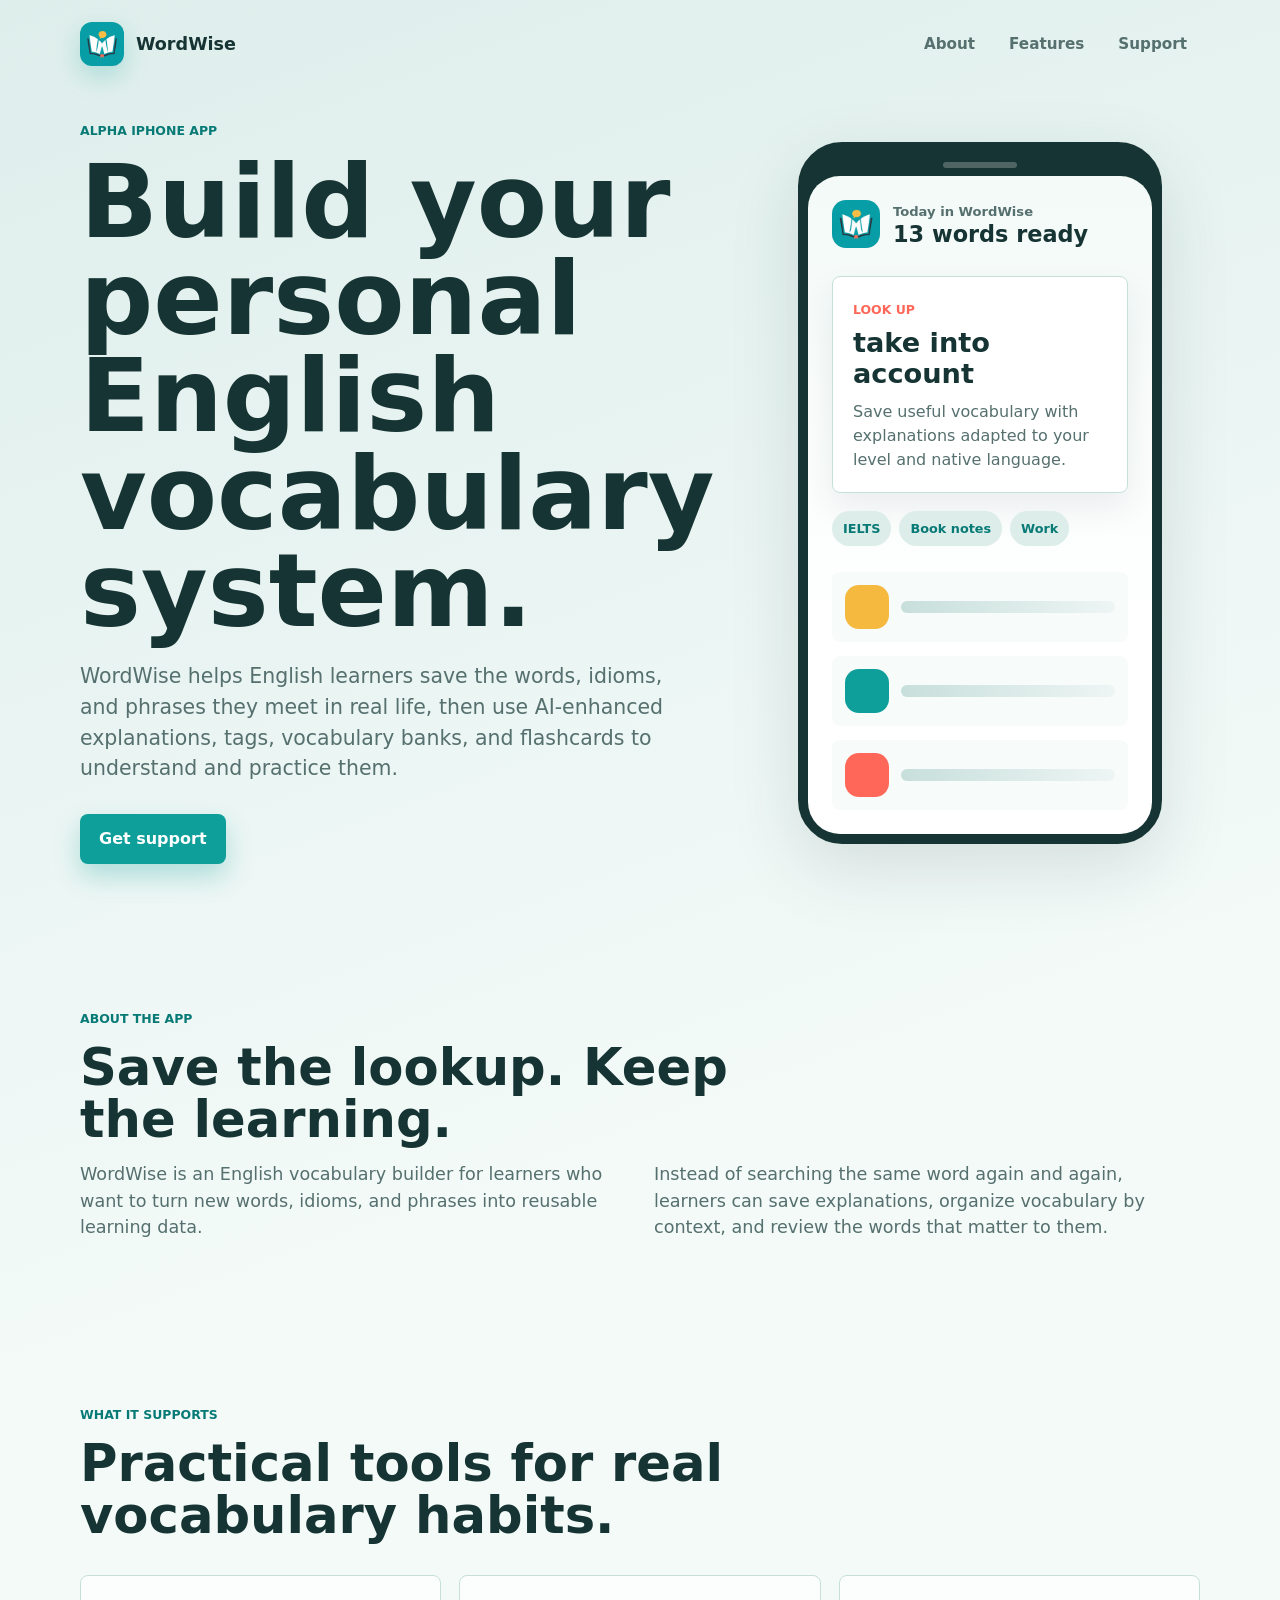
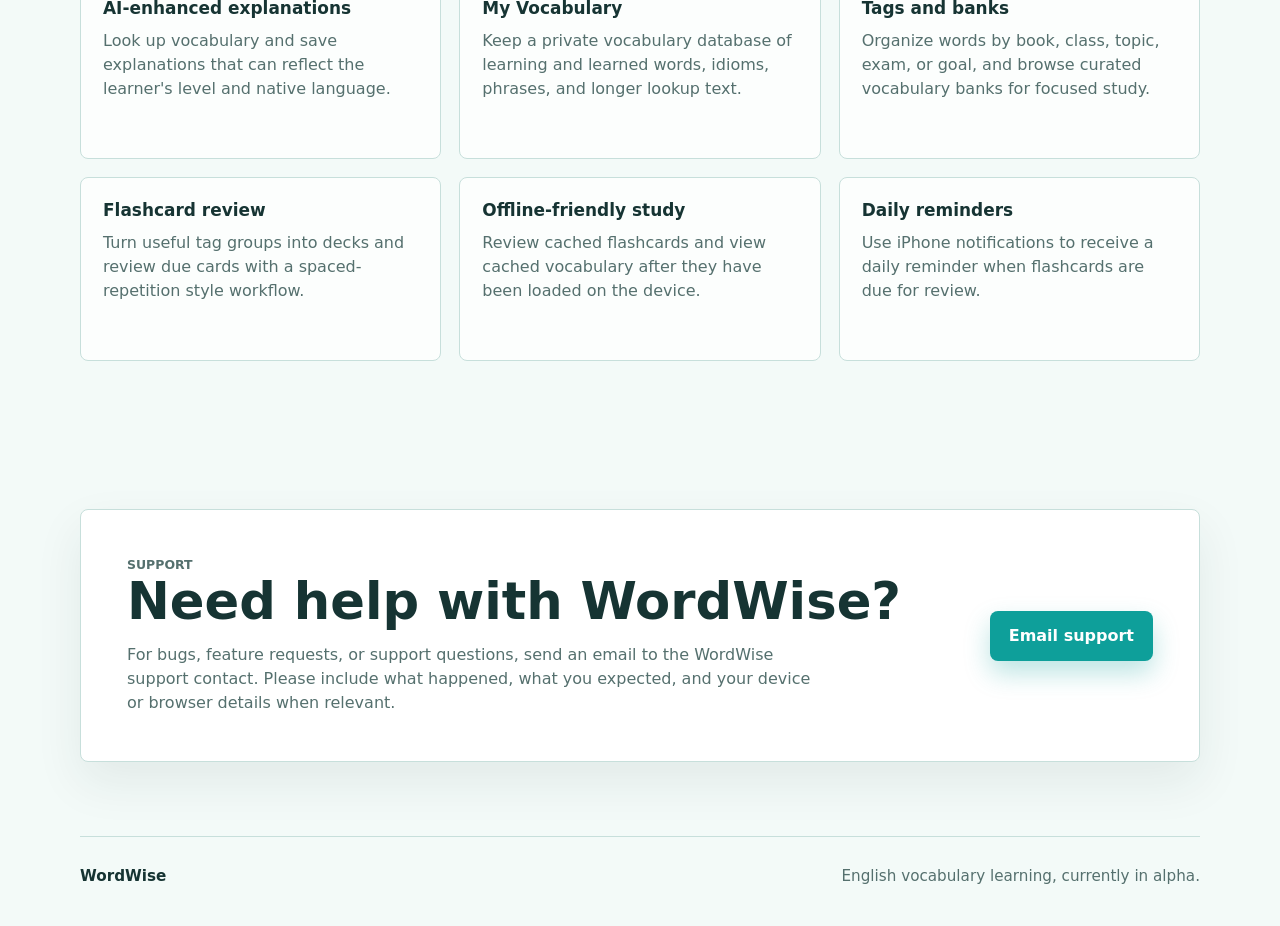
==== index.html @ 125a5af5 "Add WordWise landing page" ====
<!doctype html>
<html lang="en">
  <head>
    <meta charset="utf-8" />
    <meta name="viewport" content="width=device-width, initial-scale=1" />
    <meta
      name="description"
      content="WordWise is an English vocabulary app for saving useful words, organizing them with tags and banks, and reviewing them with flashcards."
    />
    <title>WordWise | English Vocabulary Learning</title>
    <link rel="stylesheet" href="styles.css" />
    <link rel="icon" href="assets/wordwise-icon.png" />
  </head>
  <body>
    <header class="site-header">
      <a class="brand" href="#top" aria-label="WordWise home">
        <img
          class="brand-icon"
          src="assets/wordwise-icon.png"
          alt=""
          width="44"
          height="44"
        />
        <span>WordWise</span>
      </a>
      <nav class="nav-links" aria-label="Primary navigation">
        <a href="#about">About</a>
        <a href="#features">Features</a>
        <a href="#support">Support</a>
      </nav>
    </header>

    <main id="top">
      <section class="hero" aria-labelledby="hero-title">
        <div class="hero-copy">
          <p class="eyebrow">Alpha iPhone app</p>
          <h1 id="hero-title">Build your personal English vocabulary system.</h1>
          <p class="hero-text">
            WordWise helps English learners save the words, idioms, and phrases
            they meet in real life, then use AI-enhanced explanations, tags,
            vocabulary banks, and flashcards to understand and practice them.
          </p>
          <div class="hero-actions" aria-label="WordWise links">
            <a class="button primary" href="#support">Get support</a>
          </div>
        </div>

        <div class="app-preview" aria-label="WordWise app summary">
          <div class="phone-shell">
            <div class="phone-top">
              <span></span>
            </div>
            <div class="screen">
              <div class="screen-heading">
                <img
                  src="assets/wordwise-icon.png"
                  alt=""
                  width="48"
                  height="48"
                />
                <div>
                  <p>Today in WordWise</p>
                  <strong>13 words ready</strong>
                </div>
              </div>
              <div class="lookup-card">
                <span>Look up</span>
                <strong>take into account</strong>
                <p>
                  Save useful vocabulary with explanations adapted to your
                  level and native language.
                </p>
              </div>
              <div class="tag-row" aria-hidden="true">
                <span>IELTS</span>
                <span>Book notes</span>
                <span>Work</span>
              </div>
              <div class="progress-list" aria-hidden="true">
                <div>
                  <span></span>
                  <p></p>
                </div>
                <div>
                  <span></span>
                  <p></p>
                </div>
                <div>
                  <span></span>
                  <p></p>
                </div>
              </div>
            </div>
          </div>
        </div>
      </section>

      <section id="about" class="section about-section" aria-labelledby="about-title">
        <div class="section-copy">
          <p class="eyebrow">About the app</p>
          <h2 id="about-title">Save the lookup. Keep the learning.</h2>
        </div>
        <div class="about-grid">
          <p>
            WordWise is an English vocabulary builder for learners who want to
            turn new words, idioms, and phrases into reusable learning data.
          </p>
          <p>
            Instead of searching the same word again and again, learners can
            save explanations, organize vocabulary by context, and review the
            words that matter to them.
          </p>
        </div>
      </section>

      <section
        id="features"
        class="section feature-section"
        aria-labelledby="features-title"
      >
        <div class="section-copy">
          <p class="eyebrow">What it supports</p>
          <h2 id="features-title">Practical tools for real vocabulary habits.</h2>
        </div>
        <div class="feature-grid">
          <article>
            <h3>AI-enhanced explanations</h3>
            <p>
              Look up vocabulary and save explanations that can reflect the
              learner's level and native language.
            </p>
          </article>
          <article>
            <h3>My Vocabulary</h3>
            <p>
              Keep a private vocabulary database of learning and learned words,
              idioms, phrases, and longer lookup text.
            </p>
          </article>
          <article>
            <h3>Tags and banks</h3>
            <p>
              Organize words by book, class, topic, exam, or goal, and browse
              curated vocabulary banks for focused study.
            </p>
          </article>
          <article>
            <h3>Flashcard review</h3>
            <p>
              Turn useful tag groups into decks and review due cards with a
              spaced-repetition style workflow.
            </p>
          </article>
          <article>
            <h3>Offline-friendly study</h3>
            <p>
              Review cached flashcards and view cached vocabulary after they
              have been loaded on the device.
            </p>
          </article>
          <article>
            <h3>Daily reminders</h3>
            <p>
              Use iPhone notifications to receive a daily reminder when
              flashcards are due for review.
            </p>
          </article>
        </div>
      </section>

      <section
        id="support"
        class="section support-section"
        aria-labelledby="support-title"
      >
        <div class="support-panel">
          <div>
            <p class="eyebrow">Support</p>
            <h2 id="support-title">Need help with WordWise?</h2>
            <p>
              For bugs, feature requests, or support questions, send an email to
              the WordWise support contact. Please include what happened, what
              you expected, and your device or browser details when relevant.
            </p>
          </div>
          <div class="support-actions">
            <a
              class="button primary"
              href="mailto:eegii.mgl@gmail.com?subject=WordWise%20support"
            >
              Email support
            </a>
          </div>
        </div>
      </section>
    </main>

    <footer class="site-footer">
      <span>WordWise</span>
      <span>English vocabulary learning, currently in alpha.</span>
    </footer>
  </body>
</html>
---- styles.css ----
:root {
  color-scheme: light;
  --background: #f3faf8;
  --surface: #ffffff;
  --ink: #163433;
  --muted: #55706e;
  --teal: #0e9f9a;
  --teal-dark: #087a76;
  --pale-teal: #dcedea;
  --coral: #ff6858;
  --gold: #f5b93f;
  --line: #c7dfdb;
  --shadow: 0 24px 70px rgba(22, 52, 51, 0.13);
}

* {
  box-sizing: border-box;
}

html {
  scroll-behavior: smooth;
}

body {
  margin: 0;
  background:
    linear-gradient(160deg, rgba(220, 237, 234, 0.92), rgba(255, 255, 255, 0) 46%),
    var(--background);
  color: var(--ink);
  font-family:
    Inter, ui-sans-serif, system-ui, -apple-system, BlinkMacSystemFont, "Segoe UI",
    sans-serif;
  line-height: 1.5;
}

a {
  color: inherit;
}

.site-header,
.hero,
.section,
.site-footer {
  width: min(1120px, calc(100% - 40px));
  margin: 0 auto;
}

.site-header {
  display: flex;
  align-items: center;
  justify-content: space-between;
  gap: 24px;
  padding: 22px 0;
}

.brand {
  display: inline-flex;
  align-items: center;
  gap: 12px;
  color: var(--ink);
  font-size: 1.1rem;
  font-weight: 800;
  text-decoration: none;
}

.brand-icon {
  border-radius: 12px;
  box-shadow: 0 10px 24px rgba(14, 159, 154, 0.24);
}

.nav-links {
  display: flex;
  align-items: center;
  gap: 8px;
  color: var(--muted);
  font-size: 0.95rem;
  font-weight: 700;
}

.nav-links a {
  border-radius: 999px;
  padding: 9px 13px;
  text-decoration: none;
}

.nav-links a:hover,
.nav-links a:focus-visible {
  background: rgba(14, 159, 154, 0.1);
  color: var(--teal-dark);
  outline: none;
}

.hero {
  display: grid;
  grid-template-columns: minmax(0, 1fr) minmax(320px, 440px);
  align-items: center;
  gap: 64px;
  min-height: calc(100vh - 88px);
  padding: 34px 0 72px;
}

.hero-copy {
  max-width: 680px;
}

.eyebrow {
  margin: 0 0 12px;
  color: var(--teal-dark);
  font-size: 0.78rem;
  font-weight: 850;
  letter-spacing: 0;
  text-transform: uppercase;
}

h1,
h2,
h3,
p {
  margin-top: 0;
}

h1 {
  max-width: 720px;
  margin-bottom: 22px;
  font-size: clamp(3rem, 8vw, 6.6rem);
  line-height: 0.95;
  letter-spacing: 0;
}

h2 {
  margin-bottom: 16px;
  font-size: clamp(2rem, 4vw, 3.4rem);
  line-height: 1.02;
  letter-spacing: 0;
}

h3 {
  margin-bottom: 10px;
  font-size: 1.06rem;
  line-height: 1.25;
}

.hero-text {
  max-width: 640px;
  color: var(--muted);
  font-size: clamp(1.08rem, 2vw, 1.28rem);
}

.hero-actions,
.support-actions {
  display: flex;
  flex-wrap: wrap;
  gap: 12px;
  margin-top: 30px;
}

.button {
  display: inline-flex;
  min-height: 48px;
  align-items: center;
  justify-content: center;
  border: 1px solid transparent;
  border-radius: 8px;
  padding: 12px 18px;
  font-weight: 800;
  text-decoration: none;
  transition:
    transform 160ms ease,
    box-shadow 160ms ease,
    background-color 160ms ease,
    border-color 160ms ease;
}

.button:hover,
.button:focus-visible {
  transform: translateY(-1px);
  outline: none;
}

.button.primary {
  background: var(--teal);
  color: white;
  box-shadow: 0 12px 26px rgba(14, 159, 154, 0.28);
}

.button.primary:hover,
.button.primary:focus-visible {
  background: var(--teal-dark);
}

.button.secondary {
  border-color: var(--line);
  background: rgba(255, 255, 255, 0.76);
  color: var(--ink);
}

.button.secondary:hover,
.button.secondary:focus-visible {
  border-color: var(--teal);
  box-shadow: 0 10px 24px rgba(22, 52, 51, 0.09);
}

.app-preview {
  display: flex;
  justify-content: center;
}

.phone-shell {
  width: min(100%, 364px);
  border: 10px solid #163433;
  border-radius: 44px;
  background: #163433;
  box-shadow: var(--shadow);
}

.phone-top {
  display: flex;
  justify-content: center;
  padding: 10px 0 8px;
}

.phone-top span {
  width: 74px;
  height: 6px;
  border-radius: 999px;
  background: rgba(255, 255, 255, 0.24);
}

.screen {
  min-height: 610px;
  overflow: hidden;
  border-radius: 32px;
  background:
    linear-gradient(180deg, #f3faf8, #ffffff 70%),
    #ffffff;
  padding: 24px;
}

.screen-heading {
  display: flex;
  align-items: center;
  gap: 13px;
  margin-bottom: 28px;
}

.screen-heading img {
  border-radius: 14px;
}

.screen-heading p {
  margin: 0;
  color: var(--muted);
  font-size: 0.82rem;
  font-weight: 800;
}

.screen-heading strong {
  display: block;
  font-size: 1.4rem;
  line-height: 1.1;
}

.lookup-card {
  border: 1px solid var(--line);
  border-radius: 8px;
  background: white;
  padding: 20px;
  box-shadow: 0 14px 32px rgba(22, 52, 51, 0.08);
}

.lookup-card span {
  color: var(--coral);
  font-size: 0.78rem;
  font-weight: 850;
  text-transform: uppercase;
}

.lookup-card strong {
  display: block;
  margin: 6px 0 10px;
  font-size: 1.7rem;
  line-height: 1.15;
}

.lookup-card p {
  margin-bottom: 0;
  color: var(--muted);
}

.tag-row {
  display: flex;
  flex-wrap: wrap;
  gap: 8px;
  margin: 18px 0 26px;
}

.tag-row span {
  border-radius: 999px;
  background: var(--pale-teal);
  color: var(--teal-dark);
  padding: 8px 11px;
  font-size: 0.8rem;
  font-weight: 800;
}

.progress-list {
  display: grid;
  gap: 14px;
}

.progress-list div {
  display: grid;
  grid-template-columns: 44px 1fr;
  align-items: center;
  gap: 12px;
  border-radius: 8px;
  background: #f7fbfa;
  padding: 13px;
}

.progress-list span {
  width: 44px;
  height: 44px;
  border-radius: 14px;
  background: var(--gold);
}

.progress-list div:nth-child(2) span {
  background: var(--teal);
}

.progress-list div:nth-child(3) span {
  background: var(--coral);
}

.progress-list p {
  width: 100%;
  height: 12px;
  margin: 0;
  border-radius: 999px;
  background: linear-gradient(90deg, var(--line), rgba(199, 223, 219, 0.2));
}

.section {
  padding: 74px 0;
}

.section-copy {
  max-width: 760px;
}

.about-grid {
  display: grid;
  grid-template-columns: repeat(2, minmax(0, 1fr));
  gap: 28px;
  color: var(--muted);
  font-size: 1.1rem;
}

.feature-grid {
  display: grid;
  grid-template-columns: repeat(3, minmax(0, 1fr));
  gap: 18px;
  margin-top: 34px;
}

.feature-grid article {
  min-height: 184px;
  border: 1px solid var(--line);
  border-radius: 8px;
  background: rgba(255, 255, 255, 0.78);
  padding: 22px;
}

.feature-grid p,
.support-panel p {
  color: var(--muted);
}

.support-panel {
  display: grid;
  grid-template-columns: minmax(0, 1fr) auto;
  align-items: center;
  gap: 32px;
  border: 1px solid var(--line);
  border-radius: 8px;
  background: var(--surface);
  padding: clamp(24px, 5vw, 46px);
  box-shadow: 0 20px 48px rgba(22, 52, 51, 0.08);
}

.support-panel p {
  max-width: 690px;
  margin-bottom: 0;
}

.support-actions {
  justify-content: flex-end;
  margin-top: 0;
}

.site-footer {
  display: flex;
  justify-content: space-between;
  gap: 18px;
  border-top: 1px solid var(--line);
  padding: 28px 0 38px;
  color: var(--muted);
  font-size: 0.95rem;
}

.site-footer span:first-child {
  color: var(--ink);
  font-weight: 850;
}

@media (max-width: 880px) {
  .hero {
    grid-template-columns: 1fr;
    gap: 42px;
    min-height: auto;
    padding-top: 44px;
  }

  .app-preview {
    justify-content: flex-start;
  }

  .feature-grid {
    grid-template-columns: repeat(2, minmax(0, 1fr));
  }

  .support-panel {
    grid-template-columns: 1fr;
  }

  .support-actions {
    justify-content: flex-start;
  }
}

@media (max-width: 640px) {
  .site-header,
  .hero,
  .section,
  .site-footer {
    width: min(100% - 28px, 1120px);
  }

  .site-header {
    align-items: flex-start;
    flex-direction: column;
  }

  .nav-links {
    width: 100%;
    justify-content: space-between;
  }

  .nav-links a {
    padding-inline: 8px;
  }

  h1 {
    font-size: clamp(2.6rem, 16vw, 4.4rem);
  }

  .hero-actions,
  .support-actions {
    align-items: stretch;
    flex-direction: column;
  }

  .button {
    width: 100%;
  }

  .screen {
    min-height: 520px;
    padding: 20px;
  }

  .about-grid,
  .feature-grid {
    grid-template-columns: 1fr;
  }

  .section {
    padding: 54px 0;
  }

  .site-footer {
    flex-direction: column;
  }
}
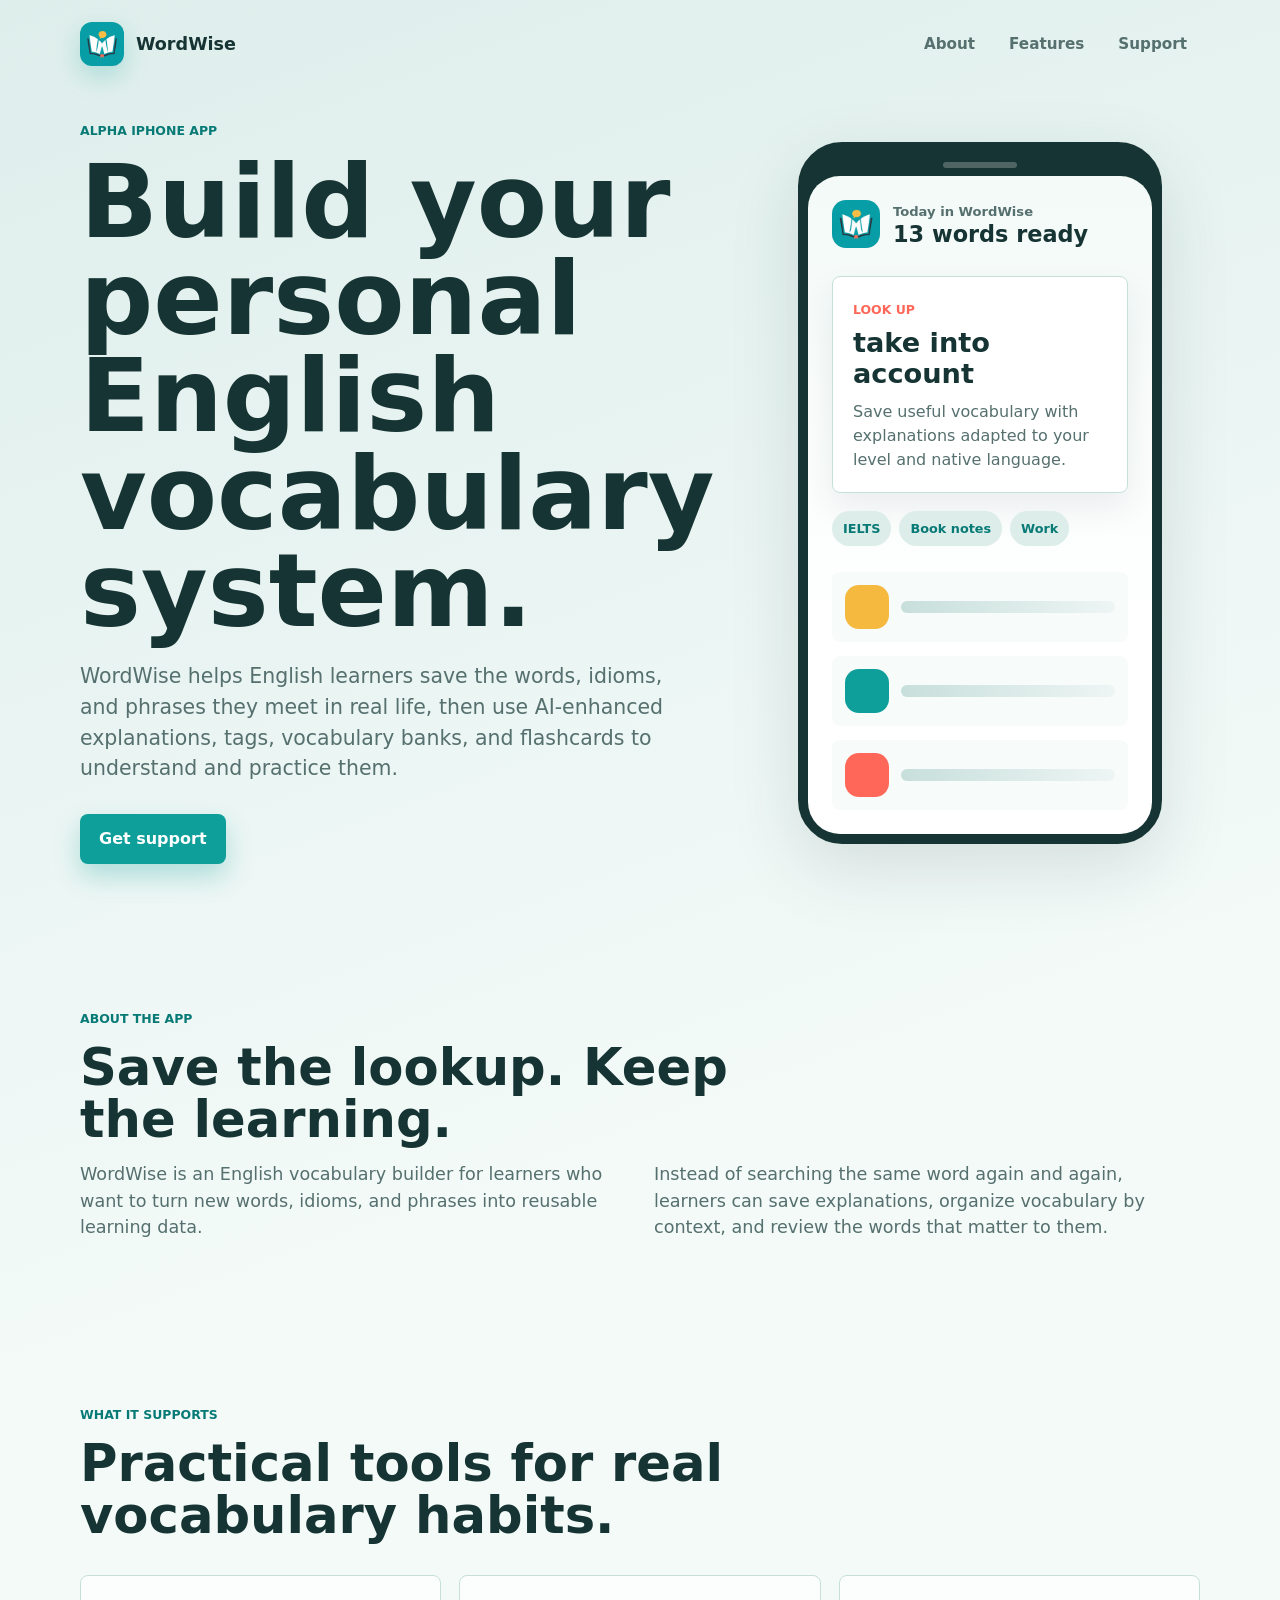
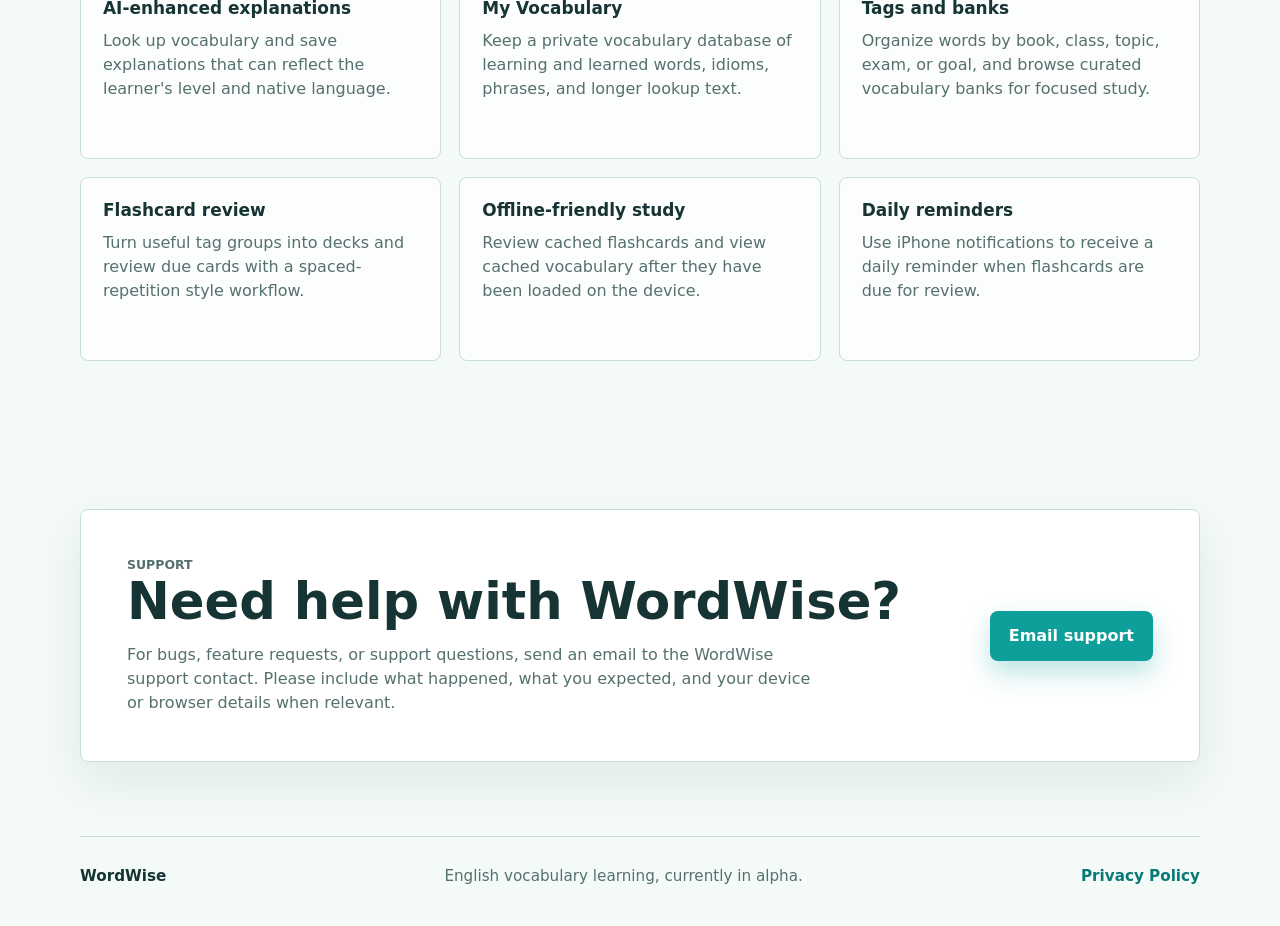
==== commit 30524eb9: "Add WordWise privacy policy" ====
--- a/index.html
+++ b/index.html
@@ -198,6 +198,7 @@
     <footer class="site-footer">
       <span>WordWise</span>
       <span>English vocabulary learning, currently in alpha.</span>
+      <a href="privacy.html">Privacy Policy</a>
     </footer>
   </body>
 </html>
--- a/styles.css
+++ b/styles.css
@@ -414,6 +414,67 @@
   font-weight: 850;
 }
 
+.site-footer a {
+  color: var(--teal-dark);
+  font-weight: 800;
+  text-decoration: none;
+}
+
+.site-footer a:hover,
+.site-footer a:focus-visible {
+  text-decoration: underline;
+  outline: none;
+}
+
+.policy-page {
+  background: var(--background);
+}
+
+.policy-main {
+  width: min(860px, calc(100% - 40px));
+  margin: 0 auto;
+  padding: 42px 0 82px;
+}
+
+.policy-main h1 {
+  margin-bottom: 14px;
+  font-size: clamp(2.7rem, 7vw, 5.2rem);
+  line-height: 0.98;
+}
+
+.policy-lede {
+  color: var(--muted);
+  font-size: 1.12rem;
+}
+
+.policy-meta {
+  color: var(--muted);
+  font-size: 0.95rem;
+  font-weight: 700;
+}
+
+.policy-section {
+  border-top: 1px solid var(--line);
+  padding: 34px 0 8px;
+}
+
+.policy-section h2 {
+  font-size: clamp(1.55rem, 3vw, 2.25rem);
+}
+
+.policy-section p,
+.policy-section li {
+  color: var(--muted);
+}
+
+.policy-section ul {
+  padding-left: 22px;
+}
+
+.policy-section li + li {
+  margin-top: 8px;
+}
+
 @media (max-width: 880px) {
   .hero {
     grid-template-columns: 1fr;
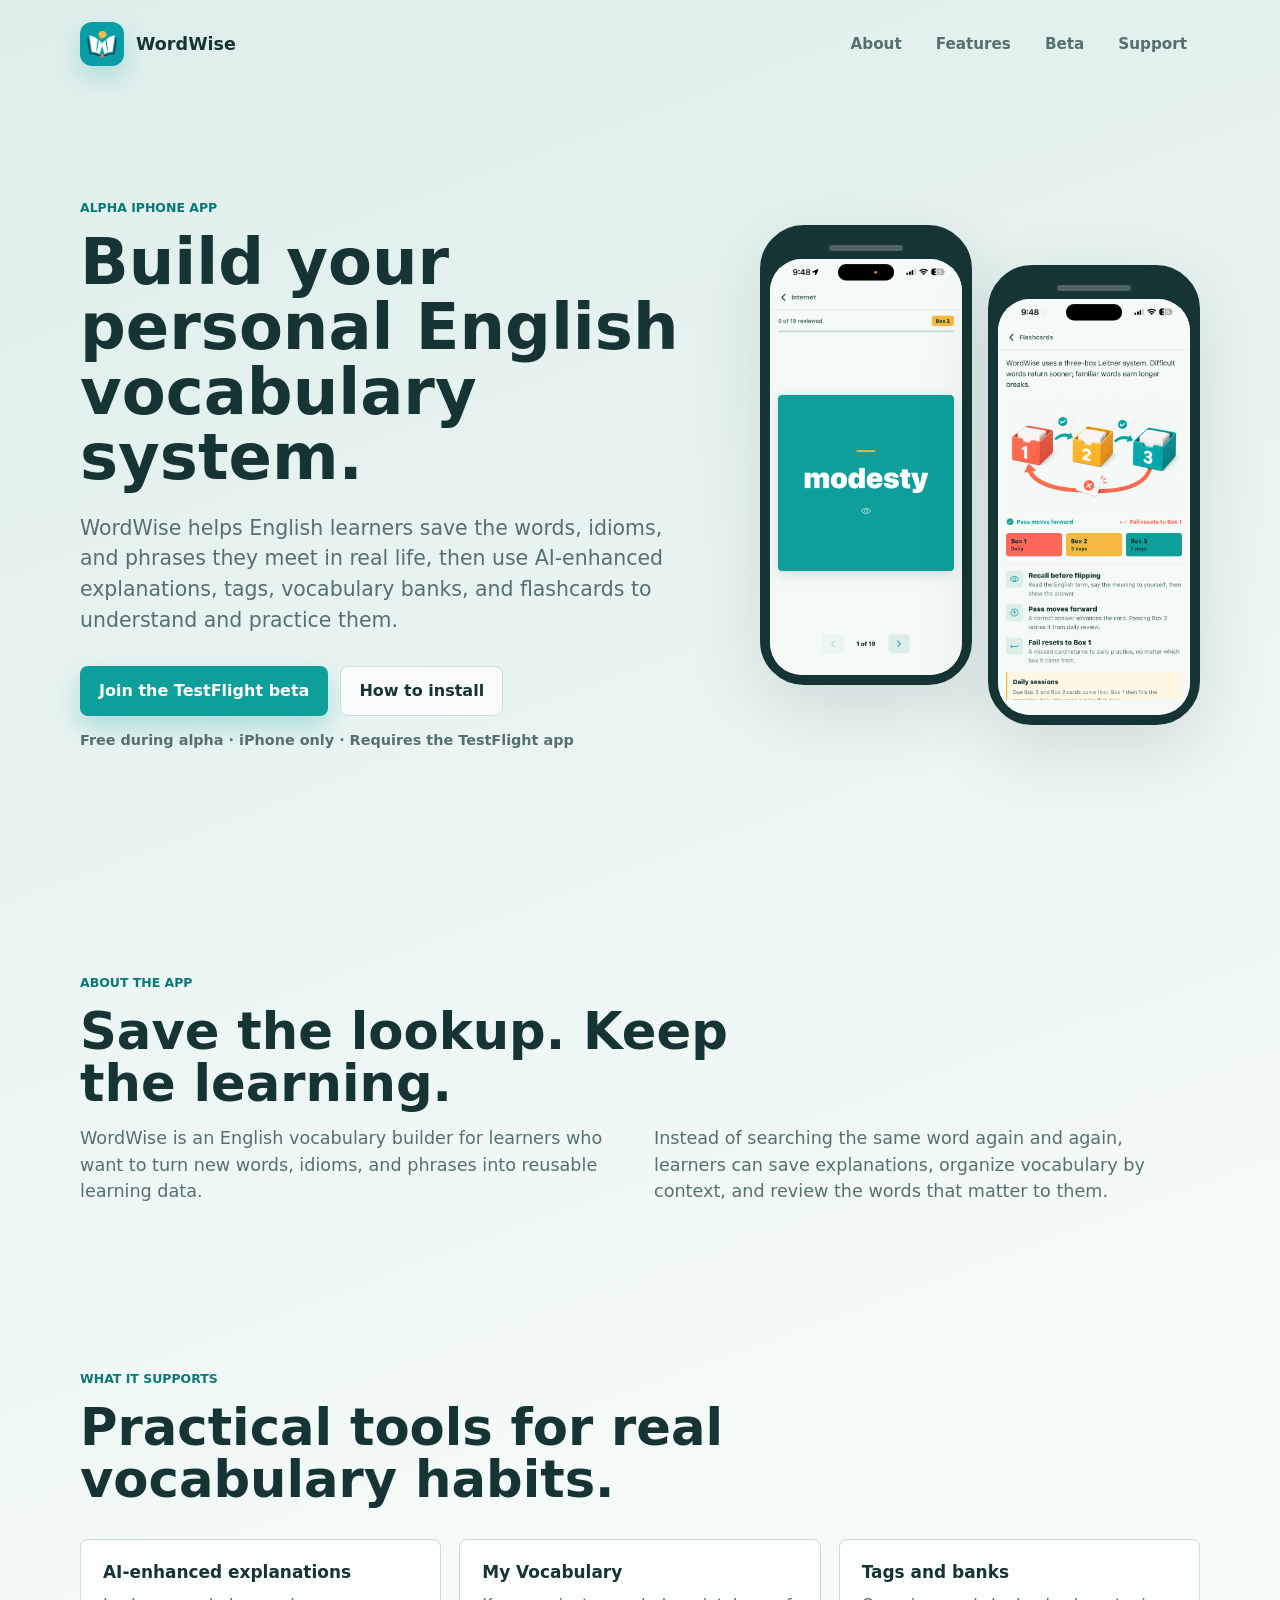
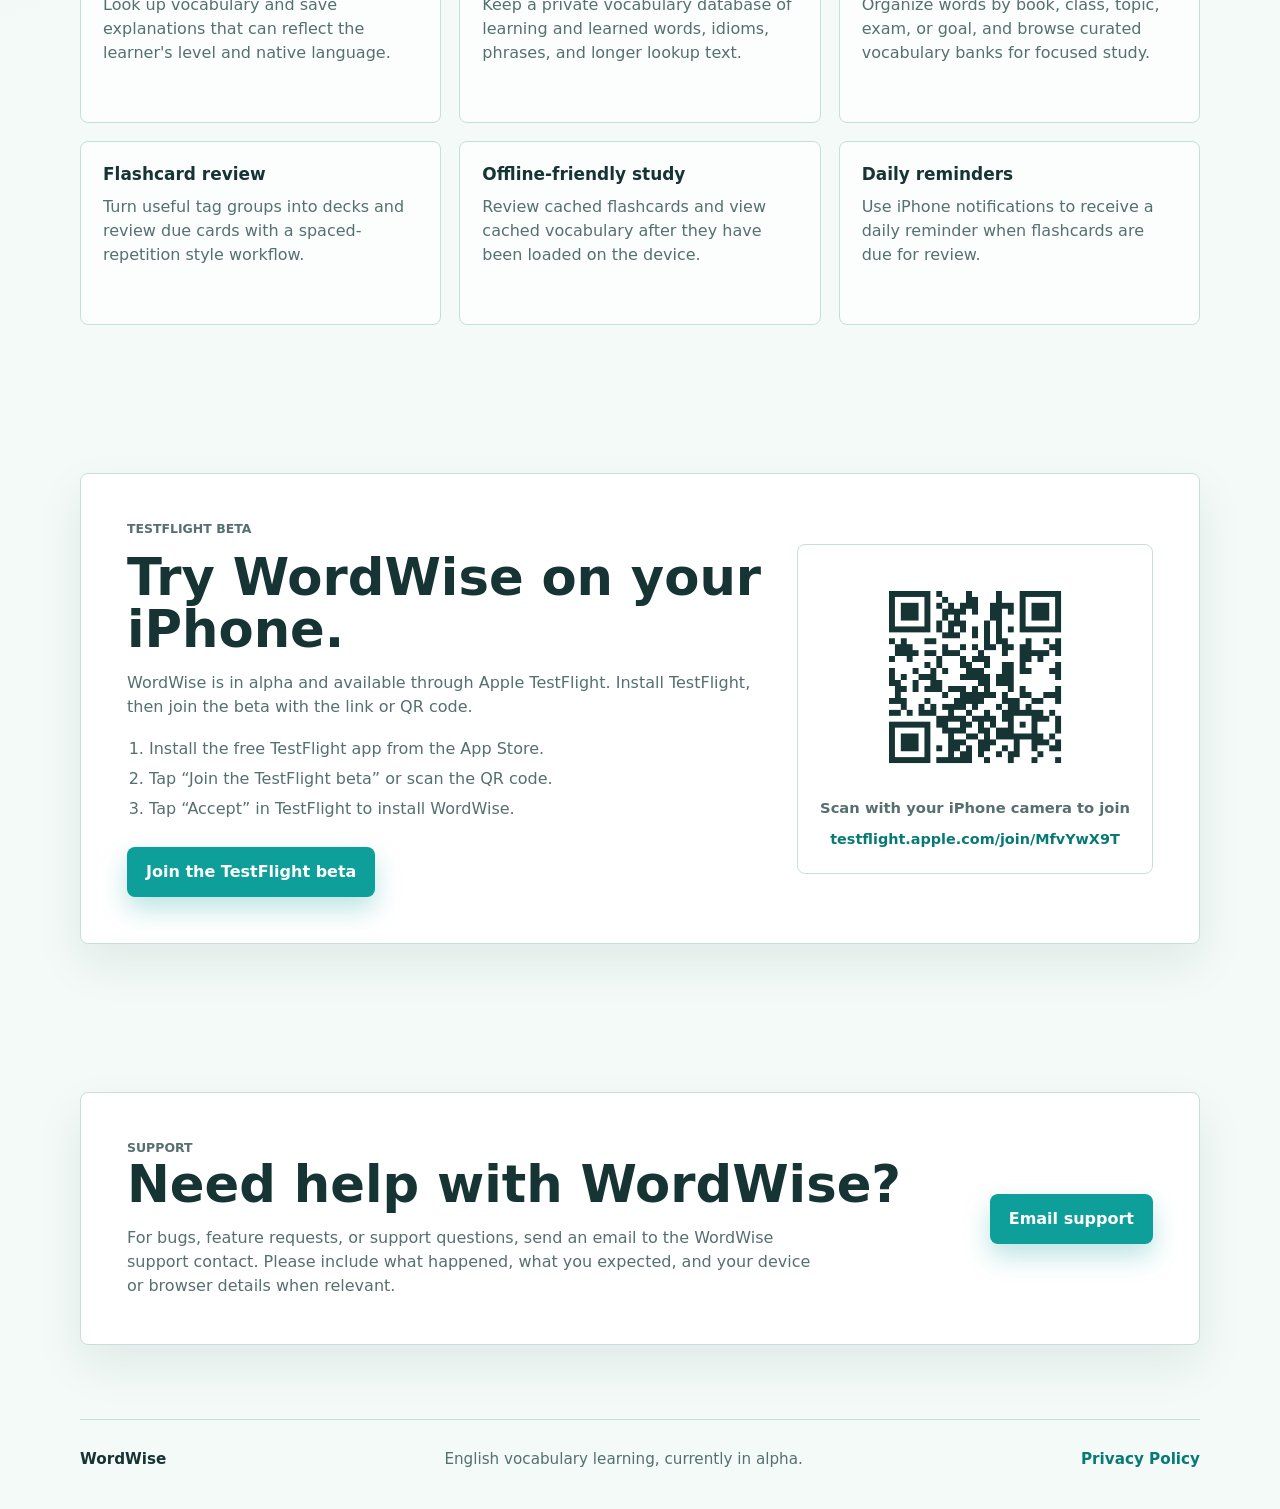
==== commit bc6d106a: "Add TestFlight beta section with QR, hero screenshots, smaller headline" ====
--- a/index.html
+++ b/index.html
@@ -26,6 +26,7 @@
       <nav class="nav-links" aria-label="Primary navigation">
         <a href="#about">About</a>
         <a href="#features">Features</a>
+        <a href="#beta">Beta</a>
         <a href="#support">Support</a>
       </nav>
     </header>
@@ -41,55 +42,41 @@
             vocabulary banks, and flashcards to understand and practice them.
           </p>
           <div class="hero-actions" aria-label="WordWise links">
-            <a class="button primary" href="#support">Get support</a>
-          </div>
-        </div>
-
-        <div class="app-preview" aria-label="WordWise app summary">
-          <div class="phone-shell">
-            <div class="phone-top">
+            <a
+              class="button primary"
+              href="https://testflight.apple.com/join/MfvYwX9T"
+              target="_blank"
+              rel="noopener"
+            >
+              Join the TestFlight beta
+            </a>
+            <a class="button secondary" href="#beta">How to install</a>
+          </div>
+          <p class="hero-note">Free during alpha &middot; iPhone only &middot; Requires the TestFlight app</p>
+        </div>
+
+        <div class="app-preview" aria-label="WordWise app screenshots">
+          <div class="phone-shell hero-phone">
+            <div class="phone-top" aria-hidden="true">
               <span></span>
             </div>
-            <div class="screen">
-              <div class="screen-heading">
-                <img
-                  src="assets/wordwise-icon.png"
-                  alt=""
-                  width="48"
-                  height="48"
-                />
-                <div>
-                  <p>Today in WordWise</p>
-                  <strong>13 words ready</strong>
-                </div>
-              </div>
-              <div class="lookup-card">
-                <span>Look up</span>
-                <strong>take into account</strong>
-                <p>
-                  Save useful vocabulary with explanations adapted to your
-                  level and native language.
-                </p>
-              </div>
-              <div class="tag-row" aria-hidden="true">
-                <span>IELTS</span>
-                <span>Book notes</span>
-                <span>Work</span>
-              </div>
-              <div class="progress-list" aria-hidden="true">
-                <div>
-                  <span></span>
-                  <p></p>
-                </div>
-                <div>
-                  <span></span>
-                  <p></p>
-                </div>
-                <div>
-                  <span></span>
-                  <p></p>
-                </div>
-              </div>
+            <div class="screen screenshot-screen">
+              <img
+                src="assets/ready_IMG_7758.PNG"
+                alt="WordWise flashcard review showing the word modesty, 1 of 19"
+              />
+            </div>
+          </div>
+          <div class="phone-shell hero-phone hero-phone-second">
+            <div class="phone-top" aria-hidden="true">
+              <span></span>
+            </div>
+            <div class="screen screenshot-screen">
+              <img
+                src="assets/ready_IMG_7759.PNG"
+                alt="WordWise three-box Leitner system explanation"
+                loading="lazy"
+              />
             </div>
           </div>
         </div>
@@ -169,6 +156,55 @@
       </section>
 
       <section
+        id="beta"
+        class="section beta-section"
+        aria-labelledby="beta-title"
+      >
+        <div class="beta-panel">
+          <div>
+            <p class="eyebrow">TestFlight beta</p>
+            <h2 id="beta-title">Try WordWise on your iPhone.</h2>
+            <p>
+              WordWise is in alpha and available through Apple TestFlight.
+              Install TestFlight, then join the beta with the link or QR code.
+            </p>
+            <ol class="beta-steps">
+              <li>Install the free TestFlight app from the App Store.</li>
+              <li>Tap “Join the TestFlight beta” or scan the QR code.</li>
+              <li>Tap “Accept” in TestFlight to install WordWise.</li>
+            </ol>
+            <div class="beta-actions">
+              <a
+                class="button primary"
+                href="https://testflight.apple.com/join/MfvYwX9T"
+                target="_blank"
+                rel="noopener"
+              >
+                Join the TestFlight beta
+              </a>
+            </div>
+          </div>
+          <div class="qr-card">
+            <img
+              src="assets/testflight-qr.png"
+              alt="QR code linking to the WordWise TestFlight beta"
+              width="220"
+              height="220"
+            />
+            <p>Scan with your iPhone camera to join</p>
+            <a
+              class="qr-link"
+              href="https://testflight.apple.com/join/MfvYwX9T"
+              target="_blank"
+              rel="noopener"
+            >
+              testflight.apple.com/join/MfvYwX9T
+            </a>
+          </div>
+        </div>
+      </section>
+
+      <section
         id="support"
         class="section support-section"
         aria-labelledby="support-title"
--- a/styles.css
+++ b/styles.css
@@ -122,8 +122,8 @@
 h1 {
   max-width: 720px;
   margin-bottom: 22px;
-  font-size: clamp(3rem, 8vw, 6.6rem);
-  line-height: 0.95;
+  font-size: clamp(2.25rem, 5vw, 4rem);
+  line-height: 1.02;
   letter-spacing: 0;
 }
 
@@ -203,6 +203,18 @@
 .app-preview {
   display: flex;
   justify-content: center;
+  align-items: flex-start;
+  gap: 16px;
+}
+
+.hero-phone {
+  flex: 1 1 0;
+  width: auto;
+  min-width: 0;
+}
+
+.hero-phone-second {
+  margin-top: 40px;
 }
 
 .phone-shell {
@@ -373,8 +385,104 @@
 }
 
 .feature-grid p,
+.beta-panel p,
 .support-panel p {
   color: var(--muted);
+}
+
+.hero-note {
+  margin: 14px 0 0;
+  color: var(--muted);
+  font-size: 0.9rem;
+  font-weight: 600;
+}
+
+.beta-panel {
+  display: grid;
+  grid-template-columns: minmax(0, 1fr) auto;
+  align-items: center;
+  gap: 32px;
+  border: 1px solid var(--line);
+  border-radius: 8px;
+  background: var(--surface);
+  padding: clamp(24px, 5vw, 46px);
+  box-shadow: 0 20px 48px rgba(22, 52, 51, 0.08);
+}
+
+.beta-panel p {
+  max-width: 690px;
+}
+
+.beta-steps {
+  margin: 18px 0 0;
+  padding-left: 22px;
+  color: var(--muted);
+}
+
+.beta-steps li + li {
+  margin-top: 6px;
+}
+
+.beta-actions {
+  display: flex;
+  flex-wrap: wrap;
+  gap: 12px;
+  margin-top: 26px;
+}
+
+.qr-card {
+  display: flex;
+  flex-direction: column;
+  align-items: center;
+  gap: 10px;
+  border: 1px solid var(--line);
+  border-radius: 8px;
+  background: white;
+  padding: 22px;
+  text-align: center;
+}
+
+.qr-card img {
+  width: 220px;
+  height: 220px;
+  border-radius: 8px;
+}
+
+.qr-card p {
+  margin: 0;
+  color: var(--muted);
+  font-size: 0.92rem;
+  font-weight: 600;
+}
+
+.qr-link {
+  color: var(--teal-dark);
+  font-size: 0.9rem;
+  font-weight: 700;
+  word-break: break-all;
+  text-decoration: none;
+}
+
+.qr-link:hover,
+.qr-link:focus-visible {
+  text-decoration: underline;
+  outline: none;
+}
+
+.screenshot-screen {
+  min-height: 0;
+  padding: 0;
+  aspect-ratio: 9 / 19.5;
+  background: #fff;
+}
+
+.screenshot-screen img {
+  display: block;
+  width: 100%;
+  height: 100%;
+  aspect-ratio: 9 / 19.5;
+  object-fit: cover;
+  border-radius: 32px;
 }
 
 .support-panel {
@@ -495,6 +603,10 @@
     grid-template-columns: 1fr;
   }
 
+  .beta-panel {
+    grid-template-columns: 1fr;
+  }
+
   .support-actions {
     justify-content: flex-start;
   }
@@ -523,10 +635,11 @@
   }
 
   h1 {
-    font-size: clamp(2.6rem, 16vw, 4.4rem);
+    font-size: clamp(2rem, 10vw, 3rem);
   }
 
   .hero-actions,
+  .beta-actions,
   .support-actions {
     align-items: stretch;
     flex-direction: column;
@@ -541,6 +654,11 @@
     padding: 20px;
   }
 
+  .screenshot-screen {
+    min-height: 0;
+    padding: 0;
+  }
+
   .about-grid,
   .feature-grid {
     grid-template-columns: 1fr;
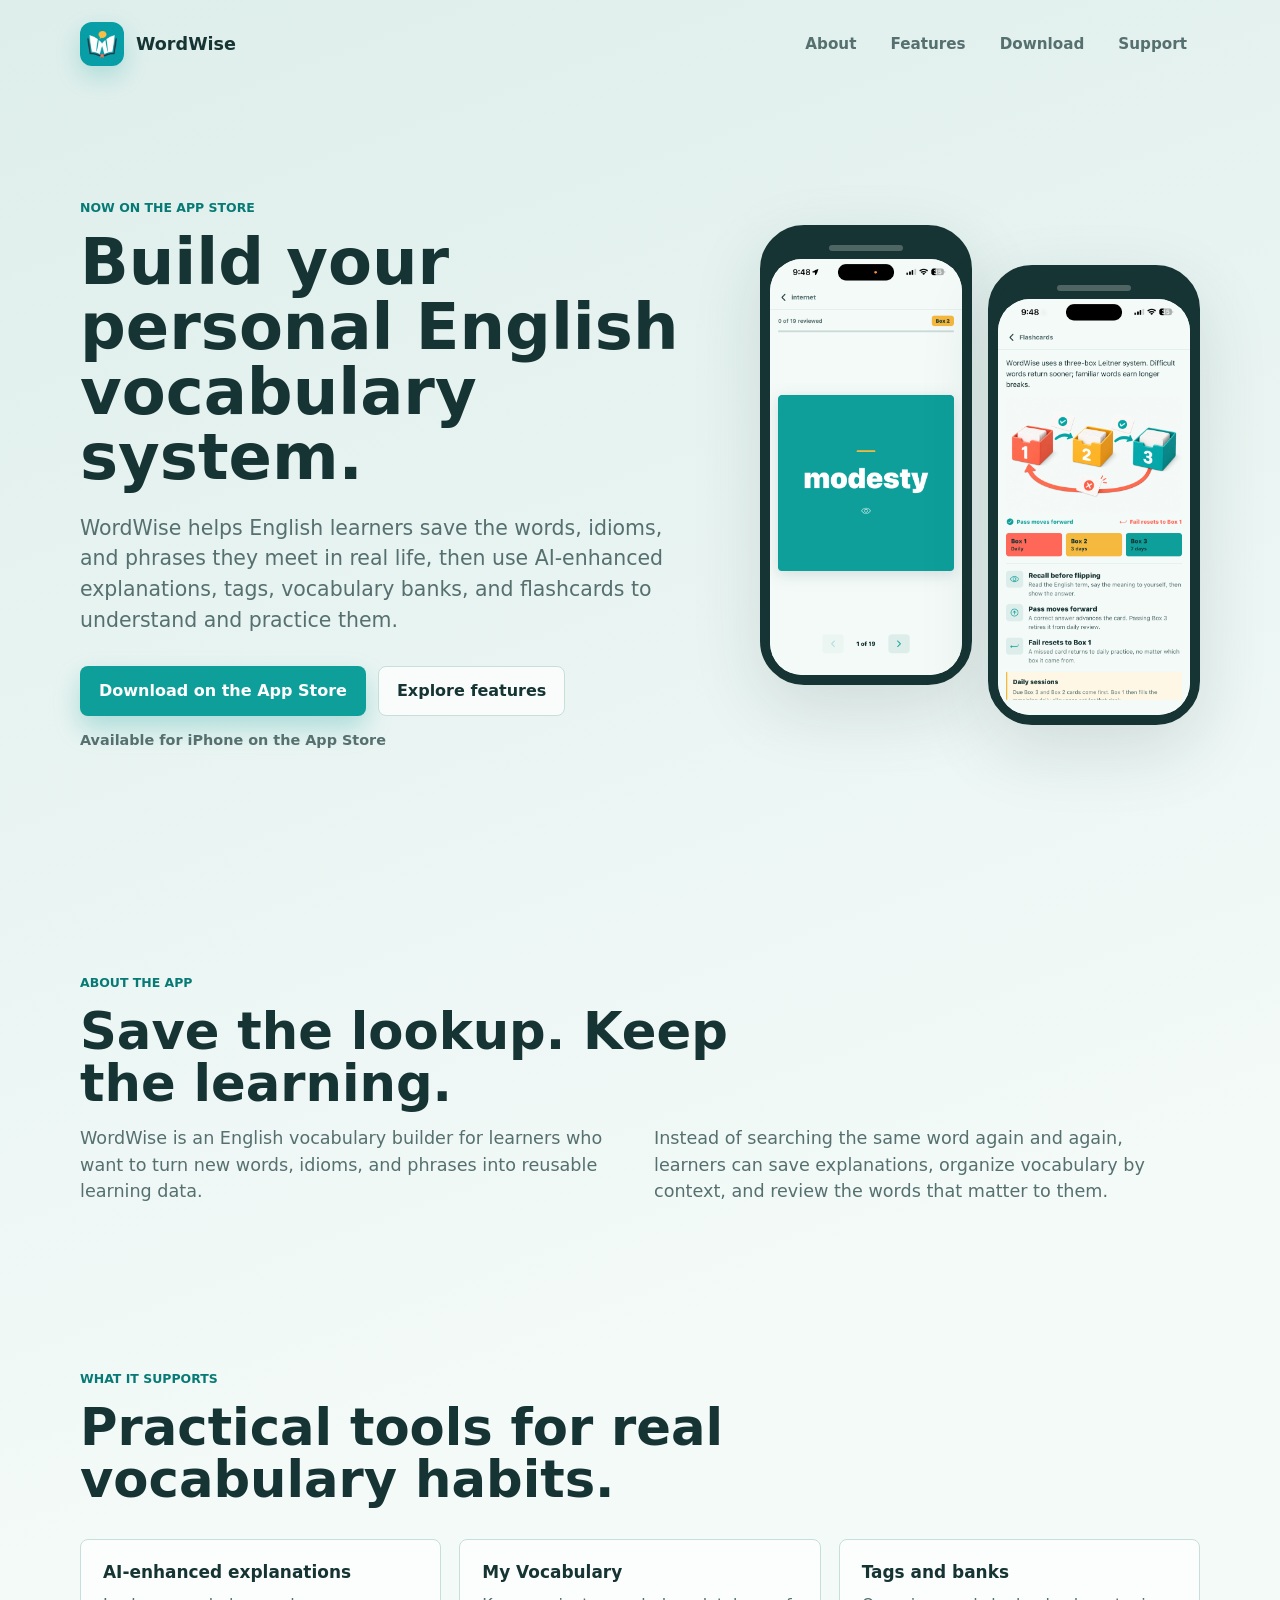
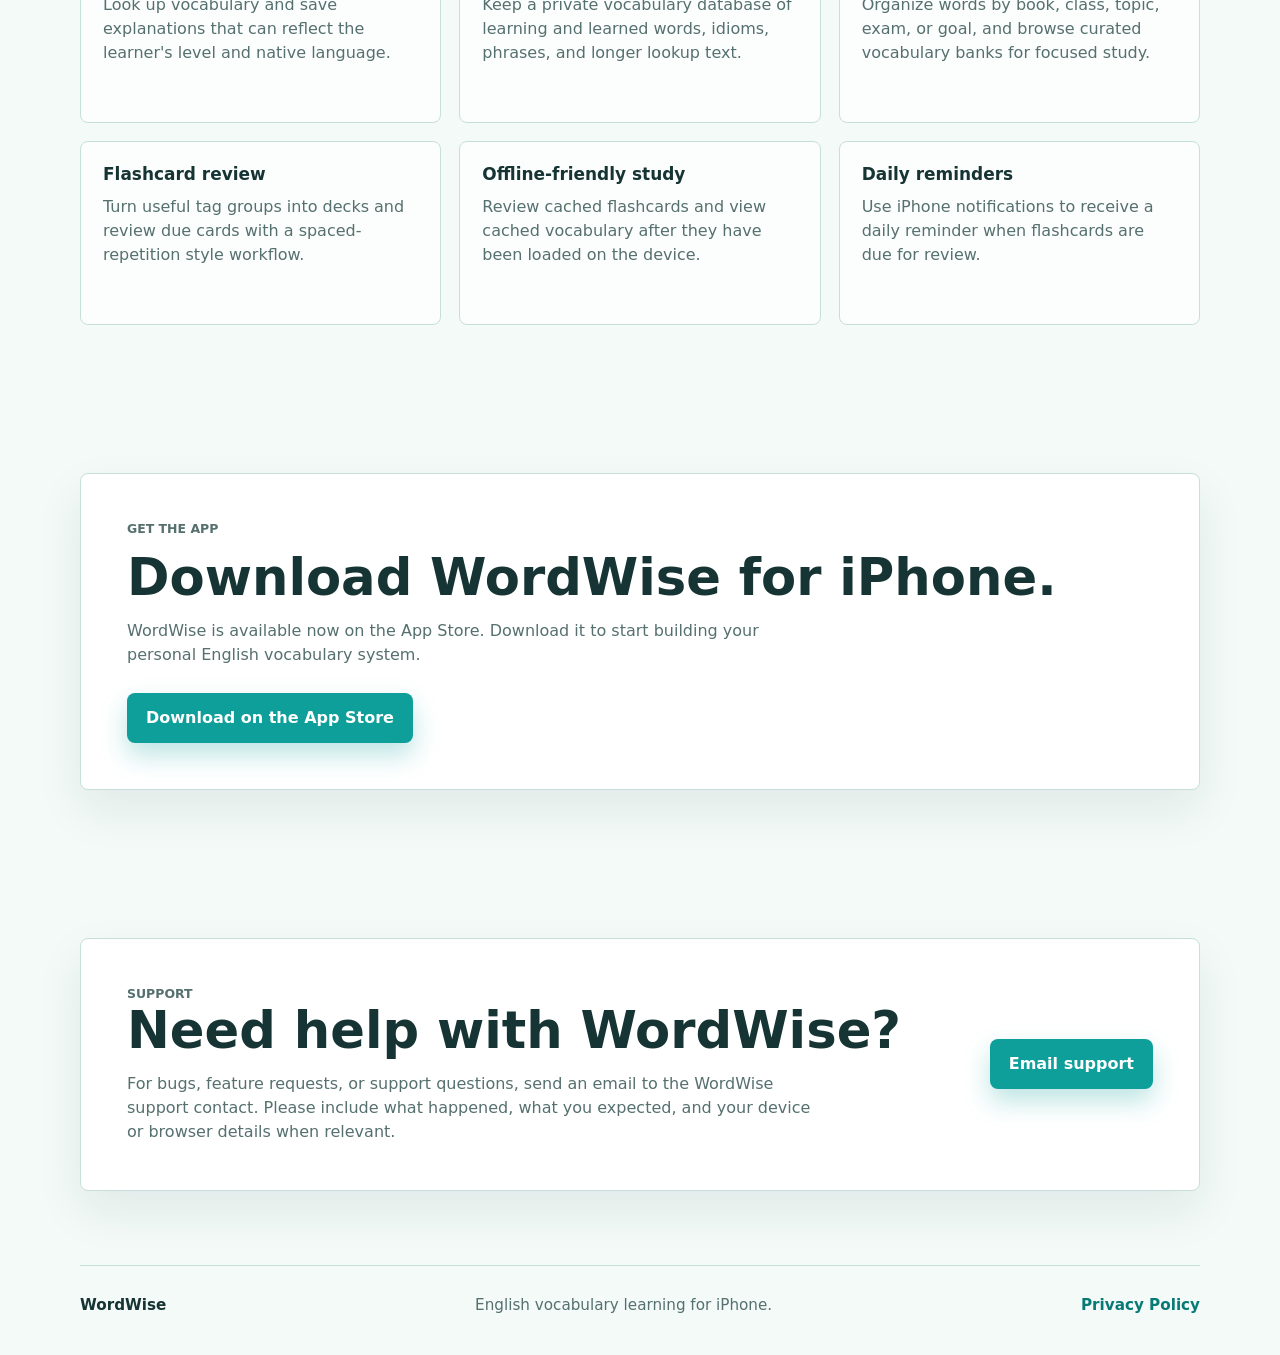
==== commit 0cbc31ee: "Replace TestFlight beta with App Store release link" ====
--- a/index.html
+++ b/index.html
@@ -8,6 +8,19 @@
       content="WordWise is an English vocabulary app for saving useful words, organizing them with tags and banks, and reviewing them with flashcards."
     />
     <title>WordWise | English Vocabulary Learning</title>
+    <!-- Google tag (gtag.js) -->
+    <script
+      async
+      src="https://www.googletagmanager.com/gtag/js?id=G-5R7R97PZW9"
+    ></script>
+    <script>
+      window.dataLayer = window.dataLayer || [];
+      function gtag() {
+        dataLayer.push(arguments);
+      }
+      gtag("js", new Date());
+      gtag("config", "G-5R7R97PZW9");
+    </script>
     <link rel="stylesheet" href="styles.css" />
     <link rel="icon" href="assets/wordwise-icon.png" />
   </head>
@@ -26,7 +39,7 @@
       <nav class="nav-links" aria-label="Primary navigation">
         <a href="#about">About</a>
         <a href="#features">Features</a>
-        <a href="#beta">Beta</a>
+        <a href="#download">Download</a>
         <a href="#support">Support</a>
       </nav>
     </header>
@@ -34,7 +47,7 @@
     <main id="top">
       <section class="hero" aria-labelledby="hero-title">
         <div class="hero-copy">
-          <p class="eyebrow">Alpha iPhone app</p>
+          <p class="eyebrow">Now on the App Store</p>
           <h1 id="hero-title">Build your personal English vocabulary system.</h1>
           <p class="hero-text">
             WordWise helps English learners save the words, idioms, and phrases
@@ -44,15 +57,15 @@
           <div class="hero-actions" aria-label="WordWise links">
             <a
               class="button primary"
-              href="https://testflight.apple.com/join/MfvYwX9T"
+              href="https://apps.apple.com/us/app/word-wise-vocabulary/id6800174080"
               target="_blank"
               rel="noopener"
             >
-              Join the TestFlight beta
+              Download on the App Store
             </a>
-            <a class="button secondary" href="#beta">How to install</a>
-          </div>
-          <p class="hero-note">Free during alpha &middot; iPhone only &middot; Requires the TestFlight app</p>
+            <a class="button secondary" href="#features">Explore features</a>
+          </div>
+          <p class="hero-note">Available for iPhone on the App Store</p>
         </div>
 
         <div class="app-preview" aria-label="WordWise app screenshots">
@@ -156,50 +169,28 @@
       </section>
 
       <section
-        id="beta"
-        class="section beta-section"
-        aria-labelledby="beta-title"
+        id="download"
+        class="section download-section"
+        aria-labelledby="download-title"
       >
-        <div class="beta-panel">
+        <div class="download-panel">
           <div>
-            <p class="eyebrow">TestFlight beta</p>
-            <h2 id="beta-title">Try WordWise on your iPhone.</h2>
-            <p>
-              WordWise is in alpha and available through Apple TestFlight.
-              Install TestFlight, then join the beta with the link or QR code.
-            </p>
-            <ol class="beta-steps">
-              <li>Install the free TestFlight app from the App Store.</li>
-              <li>Tap “Join the TestFlight beta” or scan the QR code.</li>
-              <li>Tap “Accept” in TestFlight to install WordWise.</li>
-            </ol>
-            <div class="beta-actions">
+            <p class="eyebrow">Get the app</p>
+            <h2 id="download-title">Download WordWise for iPhone.</h2>
+            <p>
+              WordWise is available now on the App Store. Download it to
+              start building your personal English vocabulary system.
+            </p>
+            <div class="download-actions">
               <a
                 class="button primary"
-                href="https://testflight.apple.com/join/MfvYwX9T"
+                href="https://apps.apple.com/us/app/word-wise-vocabulary/id6800174080"
                 target="_blank"
                 rel="noopener"
               >
-                Join the TestFlight beta
+                Download on the App Store
               </a>
             </div>
-          </div>
-          <div class="qr-card">
-            <img
-              src="assets/testflight-qr.png"
-              alt="QR code linking to the WordWise TestFlight beta"
-              width="220"
-              height="220"
-            />
-            <p>Scan with your iPhone camera to join</p>
-            <a
-              class="qr-link"
-              href="https://testflight.apple.com/join/MfvYwX9T"
-              target="_blank"
-              rel="noopener"
-            >
-              testflight.apple.com/join/MfvYwX9T
-            </a>
           </div>
         </div>
       </section>
@@ -233,7 +224,7 @@
 
     <footer class="site-footer">
       <span>WordWise</span>
-      <span>English vocabulary learning, currently in alpha.</span>
+      <span>English vocabulary learning for iPhone.</span>
       <a href="privacy.html">Privacy Policy</a>
     </footer>
   </body>
--- a/styles.css
+++ b/styles.css
@@ -385,7 +385,7 @@
 }
 
 .feature-grid p,
-.beta-panel p,
+.download-panel p,
 .support-panel p {
   color: var(--muted);
 }
@@ -397,11 +397,7 @@
   font-weight: 600;
 }
 
-.beta-panel {
-  display: grid;
-  grid-template-columns: minmax(0, 1fr) auto;
-  align-items: center;
-  gap: 32px;
+.download-panel {
   border: 1px solid var(--line);
   border-radius: 8px;
   background: var(--surface);
@@ -409,64 +405,15 @@
   box-shadow: 0 20px 48px rgba(22, 52, 51, 0.08);
 }
 
-.beta-panel p {
+.download-panel p {
   max-width: 690px;
 }
 
-.beta-steps {
-  margin: 18px 0 0;
-  padding-left: 22px;
-  color: var(--muted);
-}
-
-.beta-steps li + li {
-  margin-top: 6px;
-}
-
-.beta-actions {
+.download-actions {
   display: flex;
   flex-wrap: wrap;
   gap: 12px;
   margin-top: 26px;
-}
-
-.qr-card {
-  display: flex;
-  flex-direction: column;
-  align-items: center;
-  gap: 10px;
-  border: 1px solid var(--line);
-  border-radius: 8px;
-  background: white;
-  padding: 22px;
-  text-align: center;
-}
-
-.qr-card img {
-  width: 220px;
-  height: 220px;
-  border-radius: 8px;
-}
-
-.qr-card p {
-  margin: 0;
-  color: var(--muted);
-  font-size: 0.92rem;
-  font-weight: 600;
-}
-
-.qr-link {
-  color: var(--teal-dark);
-  font-size: 0.9rem;
-  font-weight: 700;
-  word-break: break-all;
-  text-decoration: none;
-}
-
-.qr-link:hover,
-.qr-link:focus-visible {
-  text-decoration: underline;
-  outline: none;
 }
 
 .screenshot-screen {
@@ -603,10 +550,6 @@
     grid-template-columns: 1fr;
   }
 
-  .beta-panel {
-    grid-template-columns: 1fr;
-  }
-
   .support-actions {
     justify-content: flex-start;
   }
@@ -639,7 +582,7 @@
   }
 
   .hero-actions,
-  .beta-actions,
+  .download-actions,
   .support-actions {
     align-items: stretch;
     flex-direction: column;
